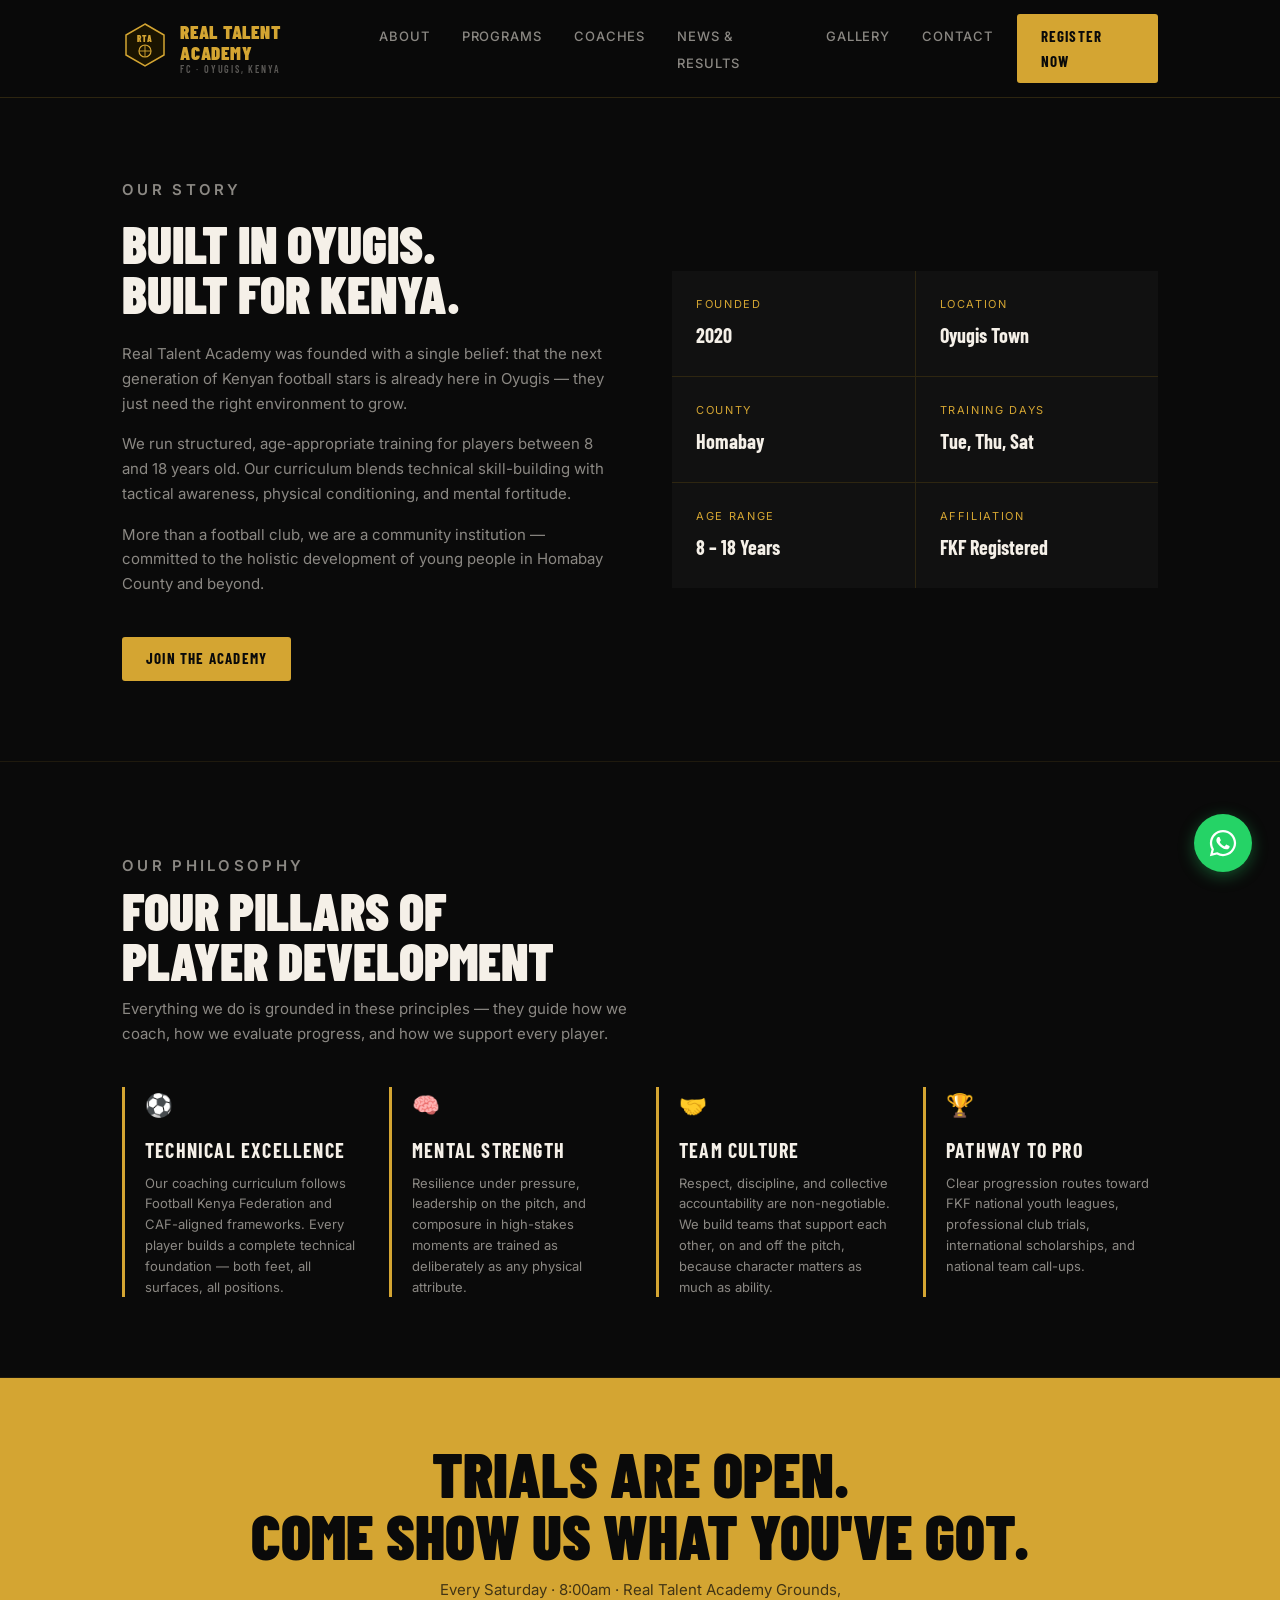
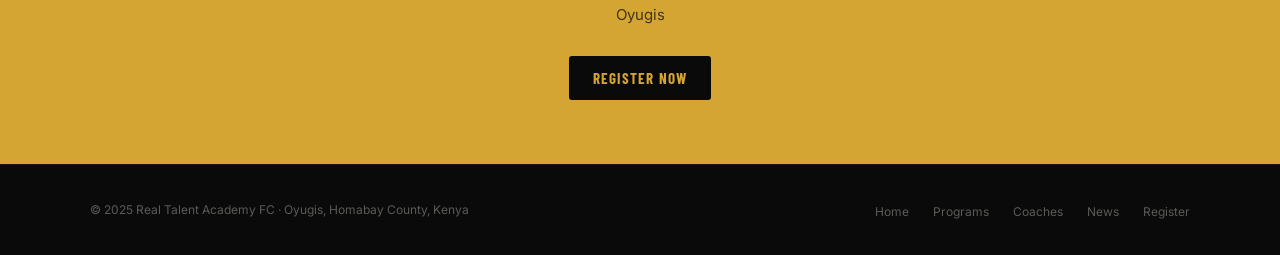
==== about.html @ 560a1a76 "Initial commit" ====
<!DOCTYPE html>
<html lang="en">
<head>
  <meta charset="UTF-8" />
  <meta name="viewport" content="width=device-width, initial-scale=1.0" />
  <title>About — Real Talent Academy FC</title>
  <link href="https://fonts.googleapis.com/css2?family=Barlow+Condensed:wght@700;900&family=Inter:wght@400;500;600&display=swap" rel="stylesheet" />
  <link rel="stylesheet" href="styles.css" />
</head>
<body>

<!-- MOBILE MENU -->
<div id="mobile-menu" role="dialog" aria-label="Navigation menu">
  <button id="mobile-close" aria-label="Close menu">✕</button>
  <a href="index.html">Home</a>
  <a href="about.html">About</a>
  <a href="programs.html">Programs</a>
  <a href="coaches.html">Coaches</a>
  <a href="news.html">News &amp; Results</a>
  <a href="gallery.html">Gallery</a>
  <a href="contact.html">Contact</a>
  <a href="register.html" style="color:var(--gold)">Register</a>
</div>

<!-- NAV -->
<nav aria-label="Main navigation">
  <div class="nav-inner">
    <a href="index.html" class="logo" aria-label="Real Talent Academy home">
      <div class="crest">
        <svg viewBox="0 0 46 46" fill="none" xmlns="http://www.w3.org/2000/svg" aria-hidden="true">
          <polygon points="23,2 42,13 42,33 23,44 4,33 4,13" fill="#1A1400" stroke="#D4A532" stroke-width="1.5"/>
          <text x="23" y="20" text-anchor="middle" font-family="Barlow Condensed,sans-serif" font-weight="900" font-size="9" fill="#D4A532" letter-spacing="1.5">RTA</text>
          <circle cx="23" cy="29" r="6" fill="none" stroke="#D4A532" stroke-width="1.2"/>
          <line x1="23" y1="23" x2="23" y2="35" stroke="#D4A532" stroke-width="0.9"/>
          <line x1="17" y1="29" x2="29" y2="29" stroke="#D4A532" stroke-width="0.9"/>
        </svg>
      </div>
      <div class="logo-text">
        Real Talent Academy
        <small>FC · Oyugis, Kenya</small>
      </div>
    </a>

    <ul class="nav-links">
      <li><a href="about.html">About</a></li>
      <li><a href="programs.html">Programs</a></li>
      <li><a href="coaches.html">Coaches</a></li>
      <li><a href="news.html">News &amp; Results</a></li>
      <li><a href="gallery.html">Gallery</a></li>
      <li><a href="contact.html">Contact</a></li>
    </ul>

    <a href="register.html" class="btn nav-cta">Register Now</a>

    <button class="nav-hamburger" id="hamburger" aria-label="Open menu" aria-expanded="false">
      <span></span><span></span><span></span>
    </button>
  </div>
</nav>

<!-- ABOUT -->
<section id="about">
  <div class="section-wrap">
    <div class="about-grid">
      <div class="about-left">
        <p class="eyebrow">Our Story</p>
        <h2 class="display">Built in Oyugis.<br>Built for Kenya.</h2>
        <p>
          Real Talent Academy was founded with a single belief: that the next generation of Kenyan football stars is already here in Oyugis — they just need the right environment to grow.
        </p>
        <p>
          We run structured, age-appropriate training for players between 8 and 18 years old. Our curriculum blends technical skill-building with tactical awareness, physical conditioning, and mental fortitude.
        </p>
        <p>
          More than a football club, we are a community institution — committed to the holistic development of young people in Homabay County and beyond.
        </p>
        <a href="register.html" class="btn" style="margin-top:1.5rem;">Join the Academy</a>
      </div>
      <div class="about-right" aria-label="Club facts">
        <div class="about-fact">
          <div class="about-fact-label">Founded</div>
          <div class="about-fact-val">2020</div>
        </div>
        <div class="about-fact">
          <div class="about-fact-label">Location</div>
          <div class="about-fact-val">Oyugis Town</div>
        </div>
        <div class="about-fact">
          <div class="about-fact-label">County</div>
          <div class="about-fact-val">Homabay</div>
        </div>
        <div class="about-fact">
          <div class="about-fact-label">Training Days</div>
          <div class="about-fact-val">Tue, Thu, Sat</div>
        </div>
        <div class="about-fact">
          <div class="about-fact-label">Age Range</div>
          <div class="about-fact-val">8 – 18 Years</div>
        </div>
        <div class="about-fact">
          <div class="about-fact-label">Affiliation</div>
          <div class="about-fact-val">FKF Registered</div>
        </div>
      </div>
    </div>
  </div>
</section>

<div class="divider"></div>

<!-- PHILOSOPHY -->
<section id="philosophy">
  <div class="section-wrap">
    <p class="eyebrow">Our Philosophy</p>
    <h2 class="display">Four Pillars of<br>Player Development</h2>
    <p>
      Everything we do is grounded in these principles — they guide how we coach, how we evaluate progress, and how we support every player.
    </p>
    <div class="pillars-grid">
      <div class="pillar">
        <div class="pillar-icon">⚽</div>
        <div class="pillar-title">Technical Excellence</div>
        <div class="pillar-text">Our coaching curriculum follows Football Kenya Federation and CAF-aligned frameworks. Every player builds a complete technical foundation — both feet, all surfaces, all positions.</div>
      </div>
      <div class="pillar">
        <div class="pillar-icon">🧠</div>
        <div class="pillar-title">Mental Strength</div>
        <div class="pillar-text">Resilience under pressure, leadership on the pitch, and composure in high-stakes moments are trained as deliberately as any physical attribute.</div>
      </div>
      <div class="pillar">
        <div class="pillar-icon">🤝</div>
        <div class="pillar-title">Team Culture</div>
        <div class="pillar-text">Respect, discipline, and collective accountability are non-negotiable. We build teams that support each other, on and off the pitch, because character matters as much as ability.</div>
      </div>
      <div class="pillar">
        <div class="pillar-icon">🏆</div>
        <div class="pillar-title">Pathway to Pro</div>
        <div class="pillar-text">Clear progression routes toward FKF national youth leagues, professional club trials, international scholarships, and national team call-ups.</div>
      </div>
    </div>
  </div>
</section>

<div class="divider"></div>

<!-- CTA BANNER -->
<div class="cta-banner">
  <h2>Trials Are Open.<br>Come Show Us What You've Got.</h2>
  <p>Every Saturday · 8:00am · Real Talent Academy Grounds, Oyugis</p>
  <a href="register.html" class="btn btn-dark">Register Now</a>
</div>

<!-- FOOTER -->
<footer>
  <div class="footer-inner">
    <span class="footer-copy">© 2025 Real Talent Academy FC · Oyugis, Homabay County, Kenya</span>
    <ul class="footer-links">
      <li><a href="index.html">Home</a></li>
      <li><a href="programs.html">Programs</a></li>
      <li><a href="coaches.html">Coaches</a></li>
      <li><a href="news.html">News</a></li>
      <li><a href="register.html">Register</a></li>
    </ul>
  </div>
</footer>

<!-- WHATSAPP FLOATING BUTTON -->
<a id="wa-btn"
   href="https://wa.me/254700000000?text=Hello%2C%20I%20would%20like%20to%20know%20more%20about%20Real%20Talent%20Academy."
   target="_blank"
   rel="noopener noreferrer"
   aria-label="Chat with us on WhatsApp">
  <svg viewBox="0 0 32 32" xmlns="http://www.w3.org/2000/svg" aria-hidden="true">
    <path d="M16 2C8.268 2 2 8.268 2 16c0 2.47.668 4.785 1.832 6.773L2 30l7.418-1.797A13.94 13.94 0 0 0 16 30c7.732 0 14-6.268 14-14S23.732 2 16 2zm0 25.6a11.57 11.57 0 0 1-5.898-1.614l-.422-.252-4.402 1.066 1.098-4.284-.276-.44A11.56 11.56 0 0 1 4.4 16C4.4 9.59 9.59 4.4 16 4.4S27.6 9.59 27.6 16 22.41 27.6 16 27.6zm6.34-8.66c-.348-.174-2.06-1.016-2.38-1.132-.318-.116-.55-.174-.78.174-.232.348-.898 1.132-1.1 1.364-.202.232-.404.26-.752.086-.348-.174-1.47-.542-2.8-1.728-1.034-.924-1.732-2.064-1.936-2.412-.202-.348-.022-.536.152-.708.156-.156.348-.406.522-.608.174-.202.232-.348.348-.58.116-.232.058-.434-.028-.608-.086-.174-.78-1.88-1.07-2.574-.282-.676-.568-.584-.78-.594l-.664-.012c-.232 0-.608.086-.926.434-.318.348-1.214 1.186-1.214 2.892 0 1.706 1.242 3.354 1.416 3.586.174.232 2.444 3.732 5.922 5.234.828.358 1.474.572 1.978.732.832.264 1.588.226 2.186.138.666-.1 2.06-.842 2.35-1.656.29-.814.29-1.512.202-1.656-.086-.144-.318-.232-.666-.406z"/>
  </svg>
</a>
<div id="wa-tooltip">Chat on WhatsApp</div>

<script src="main.js"></script>
</body>
</html>
---- styles.css ----
*, *::before, *::after { box-sizing: border-box; margin: 0; padding: 0; }

:root {
  --gold: #D4A532;
  --gold-light: #E8C05A;
  --dark: #0A0A0A;
  --dark-2: #111111;
  --dark-3: #181818;
  --text: #F5F0E8;
  --text-muted: rgba(245,240,232,0.55);
  --text-dim: rgba(245,240,232,0.35);
  --border: rgba(212,165,50,0.18);
  --border-light: rgba(212,165,50,0.1);
}

html { scroll-behavior: smooth; }

body {
  font-family: 'Inter', sans-serif;
  background: var(--dark);
  color: var(--text);
  line-height: 1.65;
}

/* UTILITIES */
.eyebrow {
  font-size: 11px;
  font-weight: 600;
  letter-spacing: 0.22em;
  text-transform: uppercase;
  color: var(--gold);
  margin-bottom: 0.5rem;
}

.display {
  font-family: 'Barlow Condensed', sans-serif;
  font-weight: 900;
  text-transform: uppercase;
  line-height: 0.95;
}

.section-wrap {
  max-width: 1100px;
  margin: 0 auto;
  padding: 5rem 2rem;
}

.divider { height: 1px; background: var(--border-light); }

/* NAV */
nav {
  position: sticky;
  top: 0;
  z-index: 999;
  background: rgba(10,10,10,0.96);
  border-bottom: 1px solid var(--border);
  backdrop-filter: blur(8px);
}

.nav-inner {
  max-width: 1100px;
  margin: 0 auto;
  padding: 0.9rem 2rem;
  display: flex;
  align-items: center;
  justify-content: space-between;
  gap: 1.5rem;
}

.logo {
  display: flex;
  align-items: center;
  gap: 12px;
  text-decoration: none;
}

.crest svg { width: 46px; height: 46px; }

.logo-text {
  font-family: 'Barlow Condensed', sans-serif;
  font-weight: 900;
  font-size: 19px;
  color: var(--gold);
  text-transform: uppercase;
  letter-spacing: 0.04em;
  line-height: 1.1;
}

.logo-text small {
  display: block;
  font-size: 10px;
  color: var(--text-dim);
  letter-spacing: 0.18em;
  font-weight: 600;
}

.nav-links {
  display: flex;
  gap: 2rem;
  list-style: none;
}

.nav-links a {
  color: var(--text-muted);
  text-decoration: none;
  font-size: 13px;
  font-weight: 500;
  letter-spacing: 0.07em;
  text-transform: uppercase;
  transition: color 0.2s;
}

.nav-links a:hover { color: var(--gold); }

.btn {
  display: inline-block;
  background: var(--gold);
  color: var(--dark);
  border: none;
  padding: 0.6rem 1.5rem;
  font-family: 'Barlow Condensed', sans-serif;
  font-weight: 700;
  font-size: 15px;
  letter-spacing: 0.08em;
  text-transform: uppercase;
  cursor: pointer;
  border-radius: 3px;
  text-decoration: none;
  transition: background 0.2s, transform 0.1s;
}

.btn:hover { background: var(--gold-light); }
.btn:active { transform: scale(0.98); }

.btn-outline {
  background: transparent;
  color: var(--gold);
  border: 1.5px solid var(--gold);
}

.btn-outline:hover { background: var(--gold); color: var(--dark); }

.btn-dark {
  background: var(--dark);
  color: var(--gold);
  border: none;
}

.btn-dark:hover { background: #1a1400; }

.nav-hamburger {
  display: none;
  flex-direction: column;
  gap: 5px;
  cursor: pointer;
  padding: 4px;
  background: none;
  border: none;
}

.nav-hamburger span {
  display: block;
  width: 22px;
  height: 2px;
  background: var(--gold);
  border-radius: 2px;
}

.nav-cta { display: inline-block; }

/* HERO */
#home {
  min-height: 90vh;
  display: flex;
  align-items: center;
  justify-content: center;
  text-align: center;
  padding: 5rem 2rem;
  position: relative;
  overflow: hidden;
}

.hero-pitch {
  position: absolute;
  inset: 0;
  opacity: 0.055;
  background-image:
    repeating-linear-gradient(0deg, transparent, transparent 58px, rgba(212,165,50,0.6) 58px, rgba(212,165,50,0.6) 59px),
    repeating-linear-gradient(90deg, transparent, transparent 58px, rgba(212,165,50,0.6) 58px, rgba(212,165,50,0.6) 59px);
}

.hero-circle {
  position: absolute;
  border-radius: 50%;
  border: 1px solid rgba(212,165,50,0.08);
}

.hero-circle-1 { width: 600px; height: 600px; top: 50%; left: 50%; transform: translate(-50%,-50%); }
.hero-circle-2 { width: 900px; height: 900px; top: 50%; left: 50%; transform: translate(-50%,-50%); }

.hero-content { position: relative; z-index: 2; max-width: 780px; }

.hero-title { font-size: clamp(52px, 9vw, 88px); margin-bottom: 1.25rem; }

.hero-title .gold { color: var(--gold); }

.hero-sub {
  font-size: 16px;
  color: var(--text-muted);
  max-width: 500px;
  margin: 0 auto 2.25rem;
}

.hero-ctas { display: flex; gap: 12px; justify-content: center; flex-wrap: wrap; }

/* STATS */
.stats-bar {
  display: grid;
  grid-template-columns: repeat(4, 1fr);
  border-top: 1px solid var(--border);
  border-bottom: 1px solid var(--border);
}

.stat {
  padding: 2rem 1.5rem;
  text-align: center;
  border-right: 1px solid var(--border-light);
}

.stat:last-child { border-right: none; }

.stat-num {
  font-family: 'Barlow Condensed', sans-serif;
  font-weight: 900;
  font-size: 44px;
  color: var(--gold);
  line-height: 1;
}

.stat-label {
  font-size: 11px;
  color: var(--text-dim);
  letter-spacing: 0.12em;
  text-transform: uppercase;
  margin-top: 4px;
}

/* ABOUT */
#about .about-grid {
  display: grid;
  grid-template-columns: 1fr 1fr;
  gap: 4rem;
  align-items: center;
}

#about .about-left h2 { font-size: clamp(34px, 5vw, 52px); margin-bottom: 1.5rem; }

#about .about-left p {
  color: var(--text-muted);
  font-size: 15px;
  margin-bottom: 1rem;
}

#about .about-right {
  display: grid;
  grid-template-columns: 1fr 1fr;
  gap: 1px;
  background: var(--border);
}

.about-fact {
  background: var(--dark-2);
  padding: 1.5rem;
}

.about-fact-label {
  font-size: 11px;
  color: var(--gold);
  text-transform: uppercase;
  letter-spacing: 0.15em;
  margin-bottom: 6px;
}

.about-fact-val {
  font-family: 'Barlow Condensed', sans-serif;
  font-weight: 700;
  font-size: 20px;
}

/* PROGRAMS */
#programs { background: var(--dark-2); }

.programs-header { margin-bottom: 2.5rem; }

.programs-header h2 { font-size: clamp(34px, 5vw, 52px); margin-bottom: 0.75rem; }

.programs-header p {
  color: var(--text-muted);
  font-size: 15px;
  max-width: 520px;
  margin-top: 0.75rem;
}

.programs-grid {
  display: grid;
  grid-template-columns: repeat(auto-fit, minmax(180px, 1fr));
  gap: 1px;
  background: var(--border);
}

.program-card {
  background: var(--dark-3);
  padding: 1.75rem 1.5rem;
  transition: background 0.2s;
}

.program-card:hover { background: #1e1e1e; }

.program-age {
  font-family: 'Barlow Condensed', sans-serif;
  font-weight: 900;
  font-size: 40px;
  color: var(--gold);
  line-height: 1;
}

.program-name {
  font-size: 12px;
  font-weight: 600;
  text-transform: uppercase;
  letter-spacing: 0.1em;
  margin: 8px 0 10px;
  color: var(--text);
}

.program-desc { font-size: 13px; color: var(--text-muted); line-height: 1.55; }

/* PHILOSOPHY */
#philosophy h2 { font-size: clamp(34px, 5vw, 52px); margin-bottom: 0.75rem; }

#philosophy p {
  color: var(--text-muted);
  font-size: 15px;
  max-width: 540px;
  margin-top: 0.75rem;
}

.pillars-grid {
  display: grid;
  grid-template-columns: repeat(auto-fit, minmax(230px, 1fr));
  gap: 2rem;
  margin-top: 2.5rem;
}

.pillar { border-left: 3px solid var(--gold); padding-left: 1.25rem; }

.pillar-icon { font-size: 1.4rem; margin-bottom: 10px; }

.pillar-title {
  font-family: 'Barlow Condensed', sans-serif;
  font-weight: 700;
  font-size: 20px;
  text-transform: uppercase;
  letter-spacing: 0.06em;
  margin-bottom: 6px;
}

.pillar-text { font-size: 13px; color: var(--text-muted); line-height: 1.6; }

/* COACHES */
#coaches { background: var(--dark-2); }

#coaches h2 { font-size: clamp(34px, 5vw, 52px); margin-bottom: 0.75rem; }

#coaches .section-wrap > p {
  color: var(--text-muted);
  font-size: 15px;
  max-width: 540px;
  margin-top: 0.75rem;
}

.coaches-grid {
  display: grid;
  grid-template-columns: repeat(auto-fit, minmax(220px, 1fr));
  gap: 1.5rem;
  margin-top: 2.5rem;
}

.coach-card {
  background: var(--dark-3);
  border: 1px solid var(--border-light);
  border-radius: 4px;
  overflow: hidden;
  transition: border-color 0.2s;
}

.coach-card:hover { border-color: var(--gold); }

.coach-avatar {
  width: 100%;
  height: 140px;
  background: linear-gradient(135deg, #1a1400 0%, #2a2000 100%);
  display: flex;
  align-items: center;
  justify-content: center;
}

.coach-initials {
  font-family: 'Barlow Condensed', sans-serif;
  font-weight: 900;
  font-size: 48px;
  color: var(--gold);
  opacity: 0.5;
}

.coach-info { padding: 1.25rem; }

.coach-name {
  font-family: 'Barlow Condensed', sans-serif;
  font-weight: 700;
  font-size: 20px;
  text-transform: uppercase;
  letter-spacing: 0.04em;
}

.coach-role {
  font-size: 11px;
  color: var(--gold);
  text-transform: uppercase;
  letter-spacing: 0.15em;
  margin: 4px 0 8px;
}

.coach-bio { font-size: 13px; color: var(--text-muted); line-height: 1.5; }

.coach-badge {
  display: inline-block;
  margin-top: 10px;
  background: rgba(212,165,50,0.12);
  color: var(--gold);
  font-size: 11px;
  font-weight: 600;
  padding: 3px 10px;
  border-radius: 2px;
  letter-spacing: 0.08em;
}

.coach-note {
  color: var(--text-dim);
  font-size: 13px;
  margin-top: 1.5rem;
}

/* NEWS */
#news h2 { font-size: clamp(34px, 5vw, 52px); margin-bottom: 0.75rem; }

.section-heading {
  font-family: 'Barlow Condensed', sans-serif;
  font-size: 18px;
  text-transform: uppercase;
  letter-spacing: 0.1em;
  color: var(--gold);
  margin-top: 2.5rem;
  margin-bottom: 1rem;
}

.news-grid {
  display: grid;
  grid-template-columns: repeat(auto-fit, minmax(280px, 1fr));
  gap: 1.5rem;
  margin-top: 2.5rem;
}

.news-card {
  background: var(--dark-2);
  border: 1px solid var(--border-light);
  border-radius: 4px;
  overflow: hidden;
  transition: border-color 0.2s;
}

.news-card:hover { border-color: rgba(212,165,50,0.4); }

.news-tag-bar {
  padding: 1rem 1.25rem 0;
  display: flex;
  align-items: center;
  gap: 8px;
}

.tag {
  display: inline-block;
  font-size: 10px;
  font-weight: 700;
  text-transform: uppercase;
  letter-spacing: 0.12em;
  padding: 3px 9px;
  border-radius: 2px;
}

.tag-result { background: rgba(212,165,50,0.15); color: var(--gold); }
.tag-news { background: rgba(245,240,232,0.08); color: var(--text-muted); }
.tag-trial { background: rgba(212,165,50,0.25); color: var(--gold); }

.news-date { font-size: 11px; color: var(--text-dim); margin-left: auto; }

.news-body { padding: 0.75rem 1.25rem 1.25rem; }

.news-title {
  font-family: 'Barlow Condensed', sans-serif;
  font-weight: 700;
  font-size: 19px;
  text-transform: uppercase;
  letter-spacing: 0.03em;
  line-height: 1.1;
  margin-bottom: 8px;
}

.news-excerpt { font-size: 13px; color: var(--text-muted); line-height: 1.55; }

/* MATCH RESULT CARD */
.match-card {
  background: var(--dark-2);
  border: 1px solid var(--border-light);
  border-radius: 4px;
  padding: 1.25rem;
}

.match-header {
  display: flex;
  justify-content: space-between;
  align-items: center;
  margin-bottom: 1rem;
}

.match-date { font-size: 11px; color: var(--text-dim); text-transform: uppercase; letter-spacing: 0.1em; }

.match-competition { font-size: 11px; color: var(--gold); text-transform: uppercase; letter-spacing: 0.1em; }

.match-score-row {
  display: flex;
  align-items: center;
  justify-content: space-between;
  gap: 1rem;
}

.match-team { font-size: 13px; font-weight: 600; text-align: center; flex: 1; }

.match-score {
  font-family: 'Barlow Condensed', sans-serif;
  font-weight: 900;
  font-size: 40px;
  color: var(--gold);
  line-height: 1;
  padding: 0 1rem;
  border-left: 1px solid var(--border);
  border-right: 1px solid var(--border);
  text-align: center;
  min-width: 90px;
}

.match-result-badge {
  display: inline-block;
  font-size: 10px;
  font-weight: 700;
  letter-spacing: 0.12em;
  text-transform: uppercase;
  padding: 3px 9px;
  border-radius: 2px;
  margin-top: 8px;
}

.badge-win { background: rgba(40,160,80,0.15); color: #5cd68a; }
.badge-loss { background: rgba(200,50,50,0.15); color: #f07070; }
.badge-draw { background: rgba(212,165,50,0.15); color: var(--gold); }

.results-grid {
  display: grid;
  grid-template-columns: repeat(auto-fit, minmax(270px, 1fr));
  gap: 1rem;
  margin-top: 2rem;
}

/* CONTACT */
#contact .contact-grid {
  display: grid;
  grid-template-columns: repeat(auto-fit, minmax(200px, 1fr));
  gap: 1.5rem;
  margin-top: 2.5rem;
}

#contact p.section-intro {
  color: var(--text-muted);
  font-size: 15px;
  max-width: 500px;
}

.contact-item {
  border-left: 3px solid var(--gold);
  padding-left: 1.25rem;
}

.contact-label {
  font-size: 11px;
  color: var(--gold);
  text-transform: uppercase;
  letter-spacing: 0.15em;
  margin-bottom: 4px;
}

.contact-val {
  font-size: 15px;
  font-weight: 500;
  color: var(--text);
}

.contact-val a { color: var(--text); text-decoration: none; }
.contact-val a:hover { color: var(--gold); }

/* MAP */
.map-wrap {
  margin-top: 2.5rem;
  border: 1px solid var(--border);
  border-radius: 4px;
  overflow: hidden;
}

.map-wrap iframe {
  width: 100%;
  height: 380px;
  display: block;
  border: none;
  filter: invert(90%) hue-rotate(180deg);
}

.map-cta {
  background: var(--dark-3);
  border-top: 1px solid var(--border-light);
  padding: 1rem 1.5rem;
  display: flex;
  align-items: center;
  justify-content: space-between;
  flex-wrap: wrap;
  gap: 1rem;
}

.map-address {
  font-size: 13px;
  color: var(--text-muted);
}

.map-address strong { color: var(--text); display: block; font-size: 14px; margin-bottom: 2px; }

.map-btn-sm {
  font-size: 13px;
  padding: 0.45rem 1.1rem;
}

/* GALLERY */
#gallery { background: var(--dark-2); }

#gallery h2 { font-size: clamp(34px, 5vw, 52px); margin-bottom: 0.75rem; }

#gallery p {
  color: var(--text-muted);
  font-size: 15px;
  max-width: 520px;
  margin-top: 0.75rem;
}

.gallery-filters {
  display: flex;
  gap: 8px;
  flex-wrap: wrap;
  margin: 1.5rem 0 2rem;
}

.gf-btn {
  background: transparent;
  border: 1px solid var(--border);
  color: var(--text-muted);
  font-family: 'Barlow Condensed', sans-serif;
  font-weight: 700;
  font-size: 13px;
  letter-spacing: 0.1em;
  text-transform: uppercase;
  padding: 0.4rem 1rem;
  border-radius: 3px;
  cursor: pointer;
  transition: all 0.2s;
}

.gf-btn:hover, .gf-btn.active {
  background: var(--gold);
  border-color: var(--gold);
  color: var(--dark);
}

.gallery-grid {
  display: grid;
  grid-template-columns: repeat(auto-fill, minmax(260px, 1fr));
  gap: 3px;
}

.gallery-item {
  position: relative;
  overflow: hidden;
  aspect-ratio: 4/3;
  cursor: pointer;
  background: var(--dark-3);
}

.gallery-item img {
  width: 100%;
  height: 100%;
  object-fit: cover;
  transition: transform 0.4s ease;
  display: block;
}

.gallery-item:hover img { transform: scale(1.06); }

.gallery-overlay {
  position: absolute;
  inset: 0;
  background: rgba(10,10,10,0);
  display: flex;
  flex-direction: column;
  justify-content: flex-end;
  padding: 1rem;
  transition: background 0.3s;
}

.gallery-item:hover .gallery-overlay { background: rgba(10,10,10,0.55); }

.gallery-caption {
  font-size: 12px;
  font-weight: 600;
  text-transform: uppercase;
  letter-spacing: 0.1em;
  color: var(--text);
  opacity: 0;
  transform: translateY(6px);
  transition: opacity 0.3s, transform 0.3s;
}

.gallery-item:hover .gallery-caption { opacity: 1; transform: translateY(0); }

.gallery-placeholder {
  width: 100%;
  height: 100%;
  display: flex;
  flex-direction: column;
  align-items: center;
  justify-content: center;
  gap: 8px;
  background: var(--dark-3);
  border: 1px solid var(--border-light);
}

.gallery-placeholder-icon { font-size: 28px; opacity: 0.2; }
.gallery-placeholder-text { font-size: 11px; color: var(--text-dim); text-transform: uppercase; letter-spacing: 0.1em; }

/* LIGHTBOX */
#lightbox {
  display: none;
  position: fixed;
  inset: 0;
  background: rgba(0,0,0,0.92);
  z-index: 9998;
  align-items: center;
  justify-content: center;
  padding: 2rem;
}

#lightbox.open { display: flex; }

#lightbox-img {
  max-width: 90vw;
  max-height: 85vh;
  object-fit: contain;
  border: 1px solid var(--border);
}

#lightbox-close {
  position: absolute;
  top: 1.25rem;
  right: 1.5rem;
  background: none;
  border: none;
  color: var(--gold);
  font-size: 30px;
  cursor: pointer;
  line-height: 1;
}

#lightbox-caption {
  position: absolute;
  bottom: 1.5rem;
  left: 50%;
  transform: translateX(-50%);
  font-size: 12px;
  color: var(--text-muted);
  text-transform: uppercase;
  letter-spacing: 0.12em;
  white-space: nowrap;
}

/* WHATSAPP BUTTON */
#wa-btn {
  position: fixed;
  bottom: 1.75rem;
  right: 1.75rem;
  z-index: 9990;
  width: 58px;
  height: 58px;
  background: #25D366;
  border-radius: 50%;
  display: flex;
  align-items: center;
  justify-content: center;
  box-shadow: 0 4px 16px rgba(37,211,102,0.35);
  text-decoration: none;
  transition: transform 0.2s, box-shadow 0.2s;
}

#wa-btn:hover {
  transform: scale(1.08);
  box-shadow: 0 6px 24px rgba(37,211,102,0.5);
}

#wa-btn svg { width: 30px; height: 30px; fill: #fff; }

#wa-tooltip {
  position: fixed;
  bottom: 2.35rem;
  right: 5.25rem;
  background: #111;
  color: var(--text);
  font-size: 13px;
  font-weight: 500;
  padding: 0.5rem 0.9rem;
  border-radius: 4px;
  border: 1px solid var(--border);
  white-space: nowrap;
  opacity: 0;
  pointer-events: none;
  transition: opacity 0.2s;
}

#wa-btn:hover + #wa-tooltip { opacity: 1; }

/* REGISTRATION */
#register { background: var(--dark-2); }

.register-layout {
  display: grid;
  grid-template-columns: 1fr 1.5fr;
  gap: 4rem;
  align-items: start;
  margin-top: 2.5rem;
}

.register-info p {
  font-size: 14px;
  color: var(--text-muted);
  margin-bottom: 1rem;
  line-height: 1.6;
}

.register-steps { margin-top: 1.5rem; }

.reg-step {
  display: flex;
  gap: 12px;
  margin-bottom: 1.25rem;
  align-items: flex-start;
}

.reg-step-num {
  font-family: 'Barlow Condensed', sans-serif;
  font-weight: 900;
  font-size: 28px;
  color: var(--gold);
  line-height: 1;
  min-width: 28px;
}

.reg-step-text { font-size: 13px; color: var(--text-muted); padding-top: 4px; }

.reg-step-title { font-weight: 600; color: var(--text); display: block; margin-bottom: 2px; }

/* FORM */
.form-card {
  background: var(--dark-3);
  border: 1px solid var(--border);
  border-radius: 4px;
  padding: 2rem;
}

.form-section-title {
  font-family: 'Barlow Condensed', sans-serif;
  font-weight: 700;
  font-size: 16px;
  text-transform: uppercase;
  letter-spacing: 0.1em;
  color: var(--gold);
  margin: 1.5rem 0 1rem;
  padding-bottom: 6px;
  border-bottom: 1px solid var(--border-light);
}

.form-section-title:first-child { margin-top: 0; }

.form-row {
  display: grid;
  grid-template-columns: 1fr 1fr;
  gap: 1rem;
}

.form-group {
  margin-bottom: 1rem;
}

.form-group label {
  display: block;
  font-size: 12px;
  font-weight: 600;
  text-transform: uppercase;
  letter-spacing: 0.1em;
  color: var(--text-muted);
  margin-bottom: 6px;
}

.form-group input,
.form-group select,
.form-group textarea {
  width: 100%;
  background: var(--dark-2);
  border: 1px solid var(--border);
  color: var(--text);
  font-family: 'Inter', sans-serif;
  font-size: 14px;
  padding: 0.6rem 0.85rem;
  border-radius: 3px;
  outline: none;
  transition: border-color 0.2s;
  appearance: none;
}

.form-group input:focus,
.form-group select:focus,
.form-group textarea:focus {
  border-color: var(--gold);
}

.form-group textarea { resize: vertical; min-height: 90px; }

.form-group select option { background: #111; }

.form-submit {
  margin-top: 1.5rem;
  text-align: right;
}

.form-note {
  font-size: 12px;
  color: var(--text-dim);
  margin-top: 0.75rem;
}

/* CTA BANNER */
.cta-banner {
  background: var(--gold);
  color: var(--dark);
  padding: 4rem 2rem;
  text-align: center;
}

.cta-banner h2 {
  font-size: clamp(38px, 6vw, 62px);
  font-family: 'Barlow Condensed', sans-serif;
  font-weight: 900;
  text-transform: uppercase;
  line-height: 1;
  margin-bottom: 0.75rem;
}

.cta-banner p {
  font-size: 15px;
  opacity: 0.72;
  margin-bottom: 1.75rem;
  max-width: 440px;
  margin-left: auto;
  margin-right: auto;
}

/* FOOTER */
footer {
  border-top: 1px solid var(--border-light);
  padding: 2rem;
}

.footer-inner {
  max-width: 1100px;
  margin: 0 auto;
  display: flex;
  align-items: center;
  justify-content: space-between;
  flex-wrap: wrap;
  gap: 1rem;
}

.footer-copy { font-size: 12px; color: var(--text-dim); }

.footer-links { display: flex; gap: 1.5rem; list-style: none; }

.footer-links a {
  color: var(--text-dim);
  text-decoration: none;
  font-size: 12px;
  transition: color 0.2s;
}

.footer-links a:hover { color: var(--gold); }

/* MOBILE MENU */
#mobile-menu {
  display: none;
  position: fixed;
  inset: 0;
  background: rgba(10,10,10,0.97);
  z-index: 998;
  flex-direction: column;
  align-items: center;
  justify-content: center;
  gap: 2rem;
}

#mobile-menu.open { display: flex; }

#mobile-menu a {
  font-family: 'Barlow Condensed', sans-serif;
  font-weight: 700;
  font-size: 32px;
  text-transform: uppercase;
  letter-spacing: 0.08em;
  color: var(--text);
  text-decoration: none;
  transition: color 0.2s;
}

#mobile-menu a:hover { color: var(--gold); }

#mobile-close {
  position: absolute;
  top: 1.25rem;
  right: 1.5rem;
  background: none;
  border: none;
  color: var(--gold);
  font-size: 28px;
  cursor: pointer;
}

/* TOAST */
#toast {
  position: fixed;
  bottom: 2rem;
  left: 50%;
  transform: translateX(-50%) translateY(80px);
  background: var(--gold);
  color: var(--dark);
  padding: 0.75rem 1.5rem;
  border-radius: 3px;
  font-family: 'Barlow Condensed', sans-serif;
  font-weight: 700;
  font-size: 15px;
  letter-spacing: 0.08em;
  text-transform: uppercase;
  transition: transform 0.3s ease;
  z-index: 9999;
}

#toast.show { transform: translateX(-50%) translateY(0); }

/* RESPONSIVE */
@media (max-width: 768px) {
  .nav-links, .nav-cta { display: none; }
  .nav-hamburger { display: flex; }
  .stats-bar { grid-template-columns: 1fr 1fr; }
  .stat { border-right: none; border-bottom: 1px solid var(--border-light); }
  #about .about-grid { grid-template-columns: 1fr; gap: 2.5rem; }
  .register-layout { grid-template-columns: 1fr; gap: 2rem; }
  .form-row { grid-template-columns: 1fr; }
  .section-wrap { padding: 3.5rem 1.25rem; }
  .nav-inner { padding: 0.75rem 1.25rem; }
}

@media (max-width: 480px) {
  .stats-bar { grid-template-columns: 1fr; }
  .programs-grid { grid-template-columns: 1fr 1fr; }
}
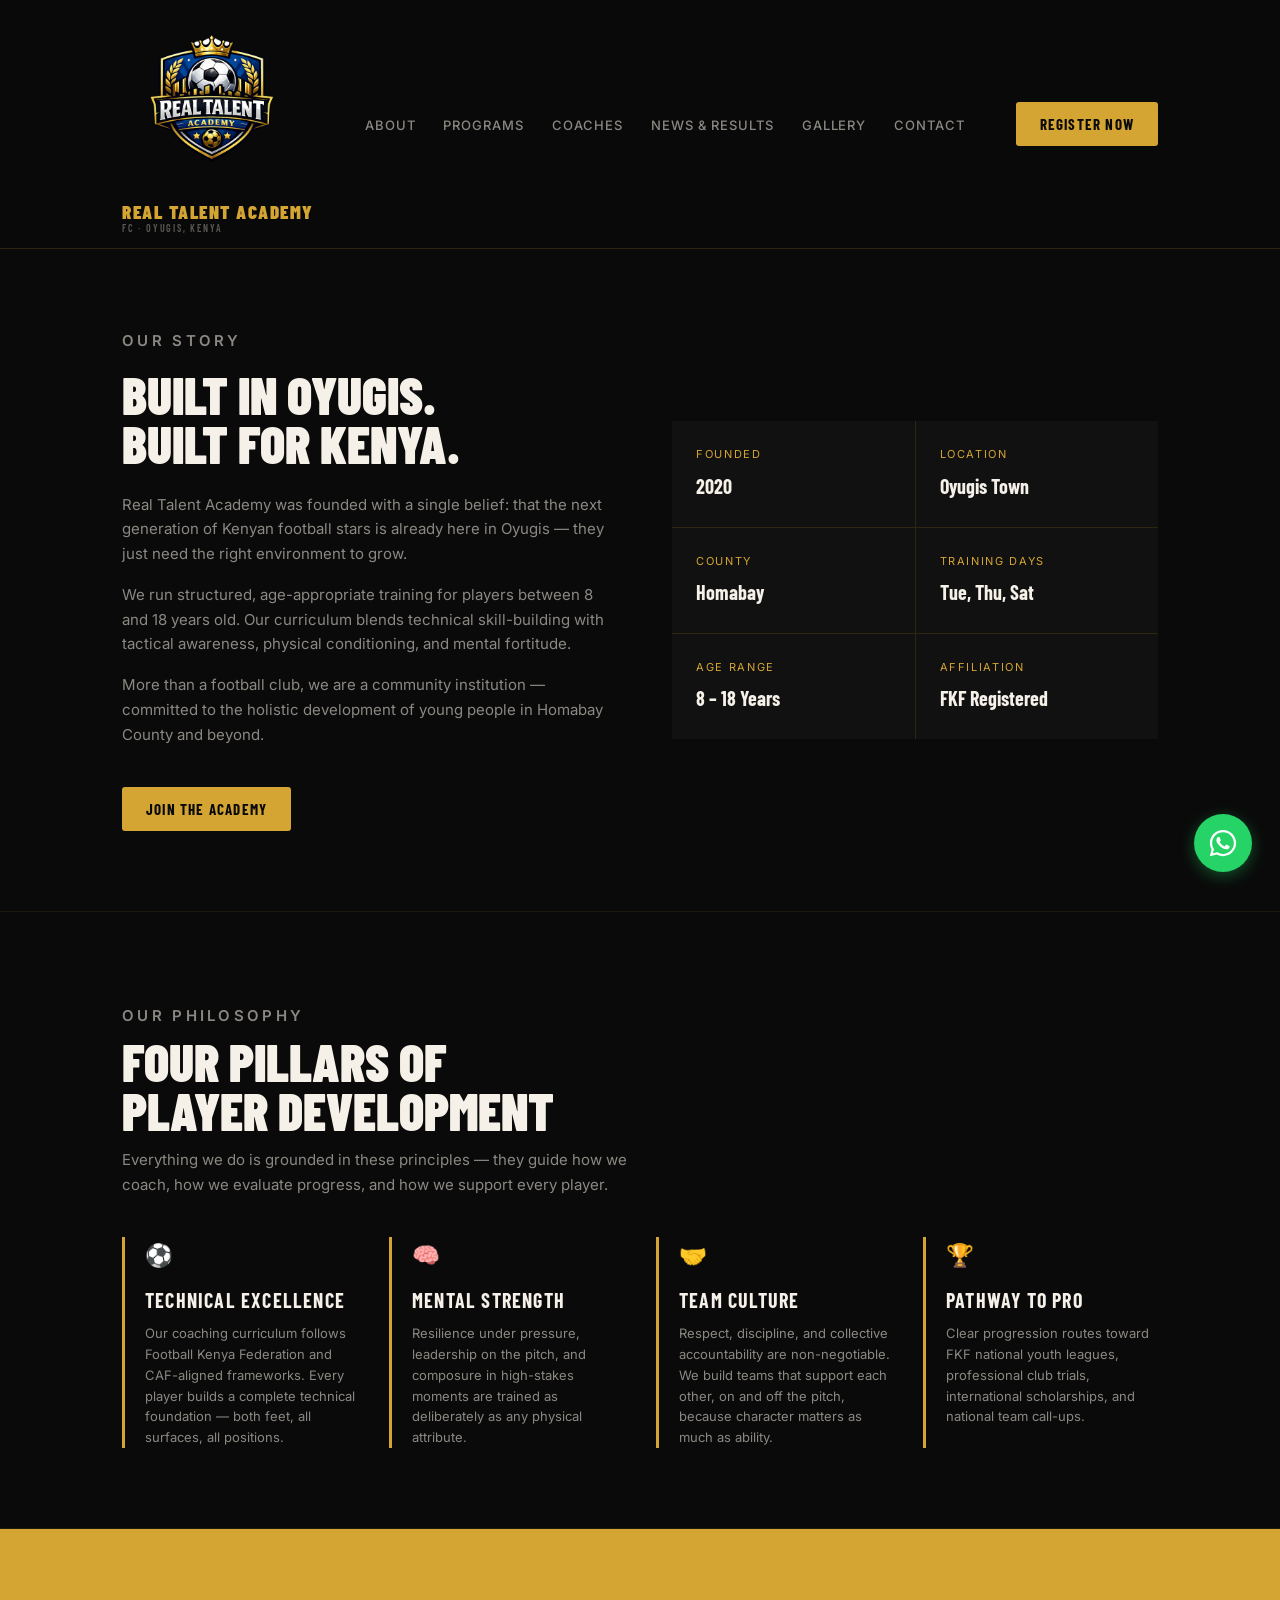
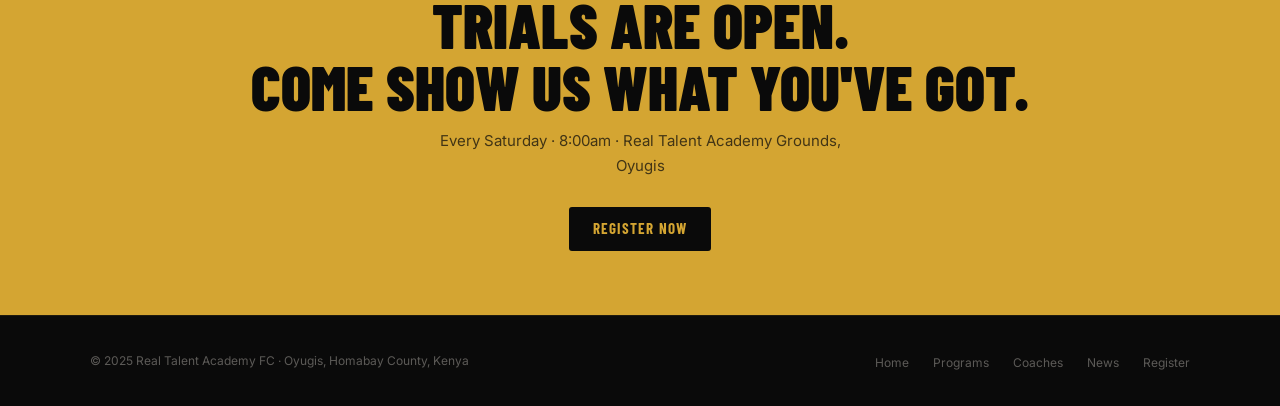
==== commit 6fc8b574: "Second commit" ====
--- a/about.html
+++ b/about.html
@@ -4,6 +4,7 @@
   <meta charset="UTF-8" />
   <meta name="viewport" content="width=device-width, initial-scale=1.0" />
   <title>About — Real Talent Academy FC</title>
+  <link rel="icon" href="images/ClubLogo.png" type="image/png" />
   <link href="https://fonts.googleapis.com/css2?family=Barlow+Condensed:wght@700;900&family=Inter:wght@400;500;600&display=swap" rel="stylesheet" />
   <link rel="stylesheet" href="styles.css" />
 </head>
@@ -26,15 +27,7 @@
 <nav aria-label="Main navigation">
   <div class="nav-inner">
     <a href="index.html" class="logo" aria-label="Real Talent Academy home">
-      <div class="crest">
-        <svg viewBox="0 0 46 46" fill="none" xmlns="http://www.w3.org/2000/svg" aria-hidden="true">
-          <polygon points="23,2 42,13 42,33 23,44 4,33 4,13" fill="#1A1400" stroke="#D4A532" stroke-width="1.5"/>
-          <text x="23" y="20" text-anchor="middle" font-family="Barlow Condensed,sans-serif" font-weight="900" font-size="9" fill="#D4A532" letter-spacing="1.5">RTA</text>
-          <circle cx="23" cy="29" r="6" fill="none" stroke="#D4A532" stroke-width="1.2"/>
-          <line x1="23" y1="23" x2="23" y2="35" stroke="#D4A532" stroke-width="0.9"/>
-          <line x1="17" y1="29" x2="29" y2="29" stroke="#D4A532" stroke-width="0.9"/>
-        </svg>
-      </div>
+      <img src="images/ClubLogo.png" alt="Real Talent Academy" class="logo-img" />
       <div class="logo-text">
         Real Talent Academy
         <small>FC · Oyugis, Kenya</small>
--- a/styles.css
+++ b/styles.css
@@ -13,6 +13,64 @@
   --border-light: rgba(212,165,50,0.1);
 }
 
+[data-theme="light"] {
+  --dark: #F5F5F5;
+  --dark-2: #FFFFFF;
+  --dark-3: #FFFFFF;
+  --text: #1A1A1A;
+  --text-muted: rgba(26,26,26,0.7);
+  --text-dim: rgba(26,26,26,0.45);
+  --border: rgba(0,0,0,0.1);
+  --border-light: rgba(0,0,0,0.06);
+}
+
+[data-theme="light"] .gold {
+  color: #8B6914;
+}
+
+[data-theme="light"] .hero-pitch {
+  opacity: 0.03;
+}
+
+[data-theme="light"] .form-group input,
+[data-theme="light"] .form-group select,
+[data-theme="light"] .form-group textarea {
+  background: #FFFFFF;
+  border-color: rgba(0,0,0,0.15);
+}
+
+[data-theme="light"] .form-group input:focus,
+[data-theme="light"] .form-group select:focus,
+[data-theme="light"] .form-group textarea:focus {
+  border-color: #8B6914;
+}
+
+[data-theme="light"] .form-group select option {
+  background: #FFFFFF;
+}
+
+[data-theme="light"] .cta-banner {
+  color: #1A1A1A;
+}
+
+[data-theme="light"] .cta-banner p {
+  color: rgba(26,26,26,0.72);
+}
+
+[data-theme="light"] .tag-news {
+  background: rgba(0,0,0,0.06);
+  color: rgba(26,26,26,0.65);
+}
+
+[data-theme="light"] .btn-dark {
+  background: #1A1A1A;
+  color: #D4A532;
+}
+
+[data-theme="light"] .btn-dark:hover {
+  background: #2a2a2a;
+}
+
 html { scroll-behavior: smooth; }
 
 body {
@@ -68,13 +126,14 @@
 }
 
 .logo {
-  display: flex;
+  display: flexbox;
   align-items: center;
   gap: 12px;
-  text-decoration: none;
-}
-
-.crest svg { width: 46px; height: 46px; }
+  text-decoration:none;
+}
+
+.logo-img { width: 180px; height: 180px; object-fit:contain; 
+vertical-align: auto ;}
 
 .logo-text {
   font-family: 'Barlow Condensed', sans-serif;
@@ -82,7 +141,7 @@
   font-size: 19px;
   color: var(--gold);
   text-transform: uppercase;
-  letter-spacing: 0.04em;
+  letter-spacing: 0.08em;
   line-height: 1.1;
 }
 
@@ -96,8 +155,17 @@
 
 .nav-links {
   display: flex;
-  gap: 2rem;
+  gap: 1.75rem;
   list-style: none;
+  white-space: nowrap;
+}
+
+.nav-right {
+  display: flex;
+  align-items: center;
+  gap: 0.75rem;
+  margin-left: auto;
+  flex-shrink: 0;
 }
 
 .nav-links a {
@@ -108,6 +176,7 @@
   letter-spacing: 0.07em;
   text-transform: uppercase;
   transition: color 0.2s;
+  white-space: nowrap;
 }
 
 .nav-links a:hover { color: var(--gold); }
@@ -127,6 +196,7 @@
   border-radius: 3px;
   text-decoration: none;
   transition: background 0.2s, transform 0.1s;
+  white-space: nowrap;
 }
 
 .btn:hover { background: var(--gold-light); }
@@ -164,6 +234,59 @@
   height: 2px;
   background: var(--gold);
   border-radius: 2px;
+}
+
+/* THEME TOGGLE */
+.theme-toggle {
+  display: flex;
+  align-items: center;
+  gap: 6px;
+  background: none;
+  border: 1px solid var(--border);
+  border-radius: 3px;
+  padding: 5px 9px;
+  cursor: pointer;
+  color: var(--text-muted);
+  font-size: 13px;
+  font-weight: 500;
+  letter-spacing: 0.05em;
+  text-transform: uppercase;
+  transition: color 0.2s, border-color 0.2s;
+  flex-shrink: 0;
+}
+
+.theme-toggle:hover {
+  color: var(--gold);
+  border-color: var(--gold);
+}
+
+.theme-icon {
+  font-size: 14px;
+  line-height: 1;
+}
+
+.theme-label {
+  line-height: 1;
+}
+
+.theme-toggle:hover {
+  color: var(--gold);
+  border-color: var(--gold);
+}
+
+.theme-icon {
+  font-size: 14px;
+  line-height: 1;
+}
+
+@media (max-width: 768px) {
+  .theme-toggle {
+    display: none;
+  }
+}
+
+html[data-theme="light"] .hero-pitch {
+  opacity: 0.03;
 }
 
 .nav-cta { display: inline-block; }
